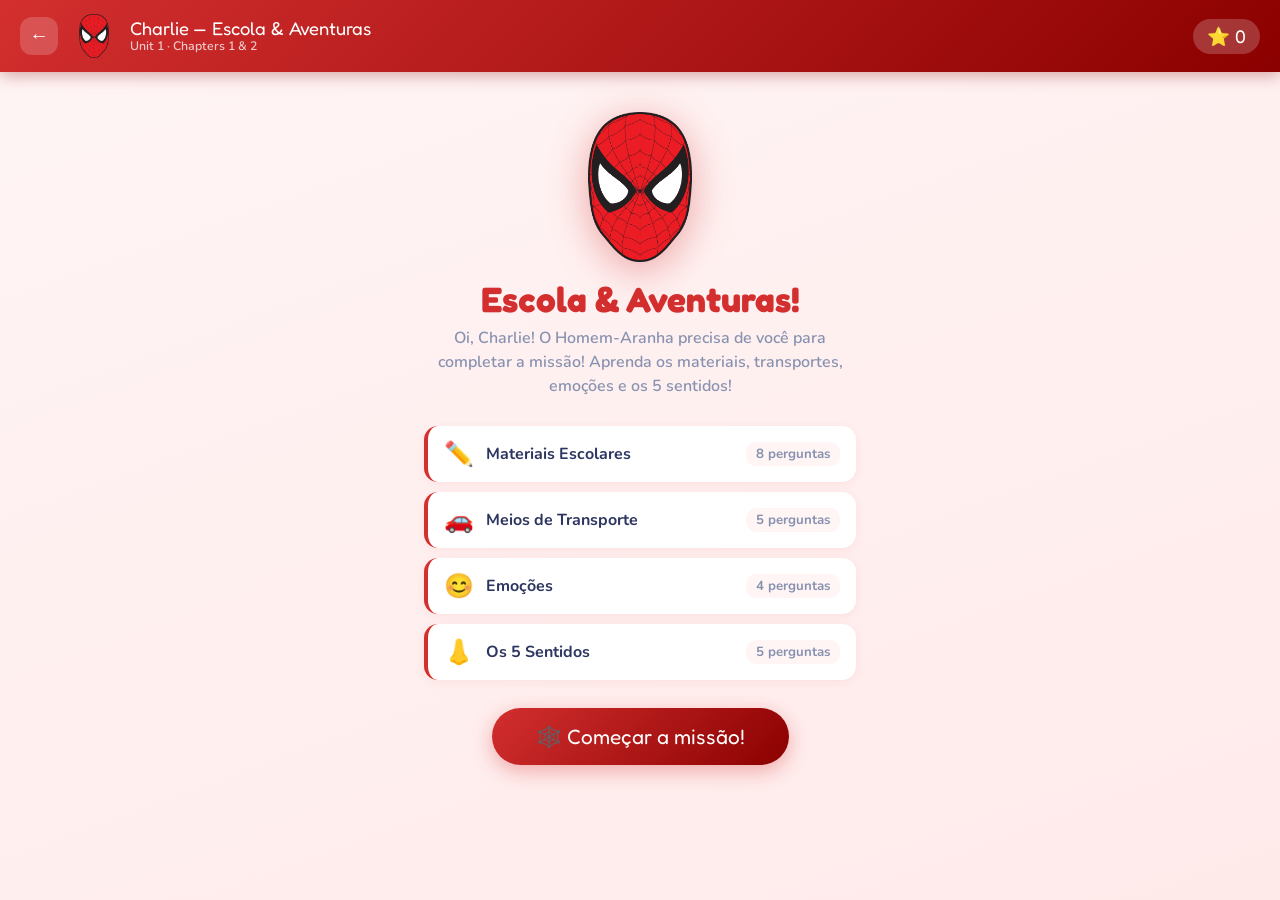
==== games/charlie-unit1/index.html @ f2021234 "feat: EduPlay v1.0 - jogos educativos para Charlie e Sophia - Hub com perfil por usuario (localStora" ====
<!DOCTYPE html>
<html lang="pt-BR">

<head>
  <meta charset="UTF-8">
  <meta name="viewport" content="width=device-width, initial-scale=1.0">
  <title>🕷️ Charlie – Escola & Aventuras</title>
  <link rel="stylesheet" href="../../lib/eduplay.css">
  <link rel="stylesheet" href="../../lib/themes.css">
  <style>
    body {
      min-height: 100vh;
      background: linear-gradient(160deg, #fff5f5 0%, #ffeaea 100%);
    }

    /* TOP BAR */
    .topbar {
      display: flex;
      align-items: center;
      gap: 14px;
      padding: 14px 20px;
      background: linear-gradient(135deg, #d32f2f, #8B0000);
      box-shadow: 0 3px 16px rgba(139, 0, 0, .35);
      position: sticky;
      top: 0;
      z-index: 100;
    }

    .topbar-back {
      width: 38px;
      height: 38px;
      border-radius: 12px;
      border: none;
      background: rgba(255, 255, 255, .18);
      color: #fff;
      font-size: 1.2rem;
      cursor: pointer;
      display: flex;
      align-items: center;
      justify-content: center;
      transition: background .15s;
      text-decoration: none;
    }

    .topbar-back:hover {
      background: rgba(255, 255, 255, .3);
    }

    .topbar-avatar {
      width: 44px;
      height: 44px;
      display: flex;
      align-items: center;
      justify-content: center;
      flex-shrink: 0;
      overflow: hidden;
    }

    .topbar-info {
      flex: 1;
    }

    .topbar-title {
      font-family: 'Fredoka One', cursive;
      font-size: 1.15rem;
      color: #fff;
      line-height: 1.1;
    }

    .topbar-sub {
      font-size: .77rem;
      color: rgba(255, 255, 255, .75);
      font-weight: 600;
    }

    .topbar-score {
      font-family: 'Fredoka One', cursive;
      font-size: 1.15rem;
      color: #fff;
      background: rgba(255, 255, 255, .2);
      padding: 6px 14px;
      border-radius: 20px;
    }

    /* SECTION HEADER */
    .section-header {
      text-align: center;
      padding: 28px 20px 14px;
    }

    .sec-emoji {
      font-size: 3rem;
      display: block;
      margin-bottom: 6px;
    }

    .sec-title {
      font-family: 'Fredoka One', cursive;
      font-size: 1.8rem;
      color: #d32f2f;
    }

    .sec-desc {
      color: #8892b0;
      font-weight: 600;
      margin-top: 4px;
      font-size: .95rem;
    }

    /* PROGRESS */
    .progress-wrap {
      max-width: 580px;
      margin: 0 auto 20px;
      padding: 0 20px;
    }

    .progress-label {
      display: flex;
      justify-content: space-between;
      font-size: .83rem;
      font-weight: 700;
      color: #8892b0;
      margin-bottom: 6px;
    }

    .ep-progress-fill {
      background: linear-gradient(90deg, #d32f2f, #ff7043) !important;
    }

    /* QUESTION CARD */
    .question-area {
      max-width: 580px;
      margin: 0 auto;
      padding: 0 20px;
    }

    .q-card {
      background: #fff;
      border-radius: 24px;
      box-shadow: 0 6px 28px rgba(211, 47, 47, .1);
      padding: 24px 24px 18px;
      margin-bottom: 18px;
      border-top: 4px solid #d32f2f;
      animation: q-slide-in .3s cubic-bezier(.34, 1.56, .64, 1);
    }

    @keyframes q-slide-in {
      from {
        opacity: 0;
        transform: translateY(18px) scale(.97)
      }

      to {
        opacity: 1;
        transform: translateY(0) scale(1)
      }
    }

    .q-label {
      font-size: .8rem;
      font-weight: 800;
      text-transform: uppercase;
      letter-spacing: .06em;
      color: #d32f2f;
      margin-bottom: 10px;
      display: flex;
      align-items: center;
      gap: 6px;
    }

    .q-repeat-badge {
      background: #fff3cd;
      color: #9a6700;
      font-size: .74rem;
      font-weight: 700;
      padding: 2px 10px;
      border-radius: 20px;
      border: 1px solid #ffc107;
    }

    .q-text {
      font-family: 'Fredoka One', cursive;
      font-size: clamp(1.2rem, 4vw, 1.7rem);
      color: #2d3561;
      line-height: 1.3;
      display: flex;
      align-items: center;
      gap: 10px;
      flex-wrap: wrap;
    }

    .hint-box {
      margin-top: 10px;
      padding: 10px 14px;
      background: #fff5f5;
      border-radius: 12px;
      font-size: .9rem;
      font-weight: 700;
      color: #d32f2f;
      display: flex;
      align-items: center;
      gap: 8px;
      border-left: 3px solid #d32f2f;
    }

    /* OPTIONS */
    .options-grid {
      display: grid;
      gap: 10px;
      margin-top: 18px;
    }

    .options-grid.cols-2 {
      grid-template-columns: 1fr 1fr;
    }

    .option-btn {
      display: flex;
      align-items: center;
      gap: 10px;
      padding: 13px 16px;
      border-radius: 14px;
      border: 2.5px solid #ffe0e0;
      background: #fff9f9;
      font-family: 'Nunito', sans-serif;
      font-size: 1rem;
      font-weight: 700;
      color: #2d3561;
      cursor: pointer;
      text-align: left;
      transition: all .18s;
    }

    .option-btn:hover:not(:disabled) {
      border-color: #d32f2f;
      background: #fff5f5;
      transform: translateX(4px);
    }

    .option-btn .opt-emoji {
      font-size: 1.5rem;
      flex-shrink: 0;
    }

    .option-btn.correct {
      border-color: #43c97e !important;
      background: #e8faf0 !important;
      color: #1a7a47;
    }

    .option-btn.wrong {
      border-color: #ff5c6a !important;
      background: #fff0f2 !important;
      color: #c0392b;
    }

    .option-btn:disabled {
      cursor: default;
    }

    /* SCREENS */
    .screen {
      display: none;
    }

    .screen.active {
      display: block;
    }

    /* START */
    .start-screen {
      text-align: center;
      padding: 40px 24px;
      max-width: 480px;
      margin: 0 auto;
    }

    .start-hero {
      display: block;
      margin: 0 auto 16px;
      filter: drop-shadow(0 8px 20px rgba(211, 47, 47, .4));
      animation: ep-float 3s ease-in-out infinite;
    }

    .start-title {
      font-family: 'Fredoka One', cursive;
      font-size: 2.2rem;
      color: #d32f2f;
      margin-bottom: 6px;
    }

    .start-desc {
      color: #8892b0;
      font-weight: 600;
      margin-bottom: 28px;
      line-height: 1.5;
    }

    .sections-preview {
      display: flex;
      flex-direction: column;
      gap: 10px;
      margin-bottom: 28px;
      text-align: left;
    }

    .sec-item {
      display: flex;
      align-items: center;
      gap: 12px;
      padding: 12px 16px;
      background: #fff;
      border-radius: 14px;
      box-shadow: 0 2px 10px rgba(211, 47, 47, .07);
      font-weight: 700;
      color: #2d3561;
      border-left: 4px solid #d32f2f;
    }

    .sec-item .si-count {
      margin-left: auto;
      font-size: .83rem;
      color: #8892b0;
      background: #fff5f5;
      padding: 3px 10px;
      border-radius: 10px;
    }

    .start-btn {
      background: linear-gradient(135deg, #d32f2f, #8B0000);
      color: #fff;
      border: none;
      font-family: 'Fredoka One', cursive;
      font-size: 1.3rem;
      padding: 16px 44px;
      border-radius: 50px;
      cursor: pointer;
      box-shadow: 0 6px 20px rgba(211, 47, 47, .35);
      transition: all .2s;
      display: inline-flex;
      align-items: center;
      gap: 8px;
      text-decoration: none;
    }

    .start-btn:hover {
      transform: translateY(-3px);
      box-shadow: 0 10px 28px rgba(211, 47, 47, .4);
    }

    /* REWARD */
    .reward-screen {
      text-align: center;
      padding: 24px 20px;
      max-width: 600px;
      margin: 0 auto;
    }

    .reward-title {
      font-family: 'Fredoka One', cursive;
      font-size: 1.7rem;
      color: #d32f2f;
      margin-bottom: 6px;
    }

    .reward-desc {
      color: #8892b0;
      font-weight: 600;
      margin-bottom: 18px;
    }

    .game-picker {
      display: none;
    }

    .game-pick-btn {
      display: none;
    }

    .game-instructions {
      background: #fff5f5;
      border-radius: 12px;
      padding: 9px 16px;
      font-size: .88rem;
      font-weight: 700;
      color: #d32f2f;
      margin-bottom: 12px;
      border-left: 3px solid #d32f2f;
    }

    .game-area {
      margin: 12px 0;
      min-height: 120px;
    }

    .continue-btn {
      display: none;
      margin-top: 14px;
      background: linear-gradient(135deg, #43c97e, #1a7a47);
      color: #fff;
      border: none;
      font-family: 'Fredoka One', cursive;
      font-size: 1.2rem;
      padding: 14px 36px;
      border-radius: 50px;
      cursor: pointer;
      box-shadow: 0 4px 16px rgba(67, 201, 126, .3);
      transition: all .2s;
    }

    .continue-btn:hover {
      transform: translateY(-2px);
    }

    /* DONE */
    .done-screen {
      text-align: center;
      padding: 50px 24px;
      max-width: 480px;
      margin: 0 auto;
    }

    .done-trophy {
      display: block;
      margin: 0 auto 16px;
      animation: ep-float 3s ease-in-out infinite;
    }

    .done-title {
      font-family: 'Fredoka One', cursive;
      font-size: 2.2rem;
      color: #d32f2f;
      margin-bottom: 6px;
    }

    .done-sub {
      color: #8892b0;
      font-weight: 600;
      font-size: 1rem;
      margin-bottom: 28px;
    }

    .done-stats {
      display: flex;
      gap: 12px;
      justify-content: center;
      flex-wrap: wrap;
      margin-bottom: 28px;
    }

    .stat-pill {
      background: #fff;
      border-radius: 20px;
      padding: 12px 22px;
      box-shadow: 0 2px 12px rgba(211, 47, 47, .1);
      font-family: 'Fredoka One', cursive;
      font-size: 1.25rem;
      color: #2d3561;
      border-top: 3px solid #d32f2f;
    }

    .stat-pill span {
      display: block;
      font-family: 'Nunito', sans-serif;
      font-size: .78rem;
      font-weight: 700;
      color: #8892b0;
    }
  </style>
</head>

<body class="theme-spider-man">

  <div class="topbar">
    <a href="../../index.html" class="topbar-back">←</a>
    <div class="topbar-avatar">
      <img src="../../assets/homem%20aranha.png" alt="Spider-Man" style="width:44px;height:44px;object-fit:contain;">
    </div>
    <div class="topbar-info">
      <div class="topbar-title">Charlie — Escola & Aventuras</div>
      <div class="topbar-sub">Unit 1 · Chapters 1 & 2</div>
    </div>
    <div class="topbar-score">⭐ <span id="score-display">0</span></div>
  </div>

  <!-- START -->
  <div id="screen-start" class="screen active">
    <div class="start-screen">
      <img src="../../assets/homem%20aranha.png" alt="Spider-Man" class="start-hero" style="width:150px;height:150px;object-fit:contain;">
      <h1 class="start-title">Escola & Aventuras!</h1>
      <p class="start-desc">Oi, Charlie! O Homem-Aranha precisa de você para completar a missão! Aprenda os materiais,
        transportes, emoções e os 5 sentidos!</p>
      <div class="sections-preview">
        <div class="sec-item"><span style="font-size:1.5rem">✏️</span> Materiais Escolares <span class="si-count">8
            perguntas</span></div>
        <div class="sec-item"><span style="font-size:1.5rem">🚗</span> Meios de Transporte <span class="si-count">5
            perguntas</span></div>
        <div class="sec-item"><span style="font-size:1.5rem">😊</span> Emoções <span class="si-count">4 perguntas</span>
        </div>
        <div class="sec-item"><span style="font-size:1.5rem">👃</span> Os 5 Sentidos <span class="si-count">5
            perguntas</span></div>
      </div>
      <button class="start-btn" onclick="startGame()">🕸️ Começar a missão!</button>
    </div>
  </div>

  <!-- QUIZ -->
  <div id="screen-quiz" class="screen">
    <div class="section-header">
      <span class="sec-emoji" id="sec-emoji">✏️</span>
      <div class="sec-title" id="sec-title">Materiais Escolares</div>
      <div class="sec-desc" id="sec-desc">Identifique os materiais!</div>
    </div>
    <div class="progress-wrap">
      <div class="progress-label"><span id="prog-text">Pergunta 1 de 8</span><span id="prog-pct">0%</span></div>
      <div class="ep-progress">
        <div class="ep-progress-fill" id="prog-fill" style="width:0%"></div>
      </div>
    </div>
    <div class="question-area" id="question-area"></div>
  </div>

  <!-- REWARD -->
  <div id="screen-reward" class="screen">
    <div class="reward-screen">
      <div class="reward-title" id="reward-title">🎉 Seção Completa!</div>
      <div class="reward-desc" id="reward-desc">Arrasou! Hora de um mini-game!</div>
      <div class="game-picker" id="game-picker"></div>
      <div class="game-instructions" id="game-instructions"></div>
      <div class="game-area ep-game-container" id="game-area"></div>
      <button class="continue-btn" id="continue-btn" onclick="advanceSection()">Próxima Seção ▶</button>
    </div>
  </div>

  <!-- DONE -->
  <div id="screen-done" class="screen">
    <div class="done-screen">
      <svg class="done-trophy" viewBox="0 0 120 120" width="120" height="120" xmlns="http://www.w3.org/2000/svg">
        <circle cx="60" cy="60" r="56" fill="#CC0000" />
        <line x1="60" y1="4" x2="60" y2="116" stroke="#800000" stroke-width="1.5" opacity="0.5" />
        <line x1="4" y1="60" x2="116" y2="60" stroke="#800000" stroke-width="1.5" opacity="0.5" />
        <line x1="20" y1="20" x2="100" y2="100" stroke="#800000" stroke-width="1.5" opacity="0.5" />
        <line x1="100" y1="20" x2="20" y2="100" stroke="#800000" stroke-width="1.5" opacity="0.5" />
        <text x="60" y="75" text-anchor="middle" font-size="56" fill="#FFD700">🏆</text>
      </svg>
      <h2 class="done-title">Missão cumprida, Charlie!</h2>
      <p class="done-sub">Você completou a Unit 1! O Homem-Aranha ficaria orgulhoso! 🕸️</p>
      <div class="done-stats">
        <div class="stat-pill" id="stat-correct">0 <span>acertos</span></div>
        <div class="stat-pill" id="stat-total">0 <span>tentativas</span></div>
        <div class="stat-pill" id="stat-pct">0% <span>precisão</span></div>
      </div>
      <div class="ep-stars" id="done-stars" style="margin-bottom:28px;">
        <span class="ep-star">⭐</span><span class="ep-star">⭐</span><span class="ep-star">⭐</span>
      </div>
      <div style="display:flex;gap:12px;justify-content:center;flex-wrap:wrap;">
        <button class="start-btn" style="font-size:1.1rem;padding:13px 30px;" onclick="restartGame()">🔄 Jogar
          Novamente</button>
        <a href="../../index.html" class="start-btn"
          style="font-size:1.1rem;padding:13px 30px;background:linear-gradient(135deg,#1565c0,#0d47a1);">🏠 Menu</a>
      </div>
    </div>
  </div>

  <script src="../../lib/eduplay.js"></script>
  <script src="../../lib/reward-games.js"></script>
  <script src="../../lib/games/snake.js"></script>
  <script src="../../lib/games/tetris.js"></script>
  <script src="../../lib/games/tictactoe.js"></script>
  <script>
    const SECTIONS = [
      {
        id: 'school-supplies', title: 'Materiais Escolares', desc: 'Qual é o nome desse material?', emoji: '✏️', questions: [
          { id: 'ss1', type: 'multiple', text: 'O que é isso?', questionEmoji: '✏️', audio: 'pencil', options: [{ id: 'a', label: 'Pencil', emoji: '✏️', correct: true }, { id: 'b', label: 'Pen', emoji: '🖊️', correct: false }, { id: 'c', label: 'Eraser', emoji: '🧹', correct: false }, { id: 'd', label: 'Book', emoji: '📘', correct: false }] },
          { id: 'ss2', type: 'multiple', text: 'Como se chama?', questionEmoji: '🖊️', audio: 'pen', options: [{ id: 'a', label: 'Pencil', emoji: '✏️', correct: false }, { id: 'b', label: 'Pen', emoji: '🖊️', correct: true }, { id: 'c', label: 'Notebook', emoji: '📓', correct: false }, { id: 'd', label: 'Eraser', emoji: '🧹', correct: false }] },
          { id: 'ss3', type: 'multiple', text: 'O que é isso?', questionEmoji: '🧹', audio: 'eraser', options: [{ id: 'a', label: 'Pencil Sharpener', emoji: '🔧', correct: false }, { id: 'b', label: 'Book', emoji: '📘', correct: false }, { id: 'c', label: 'Eraser', emoji: '🧹', correct: true }, { id: 'd', label: 'Pen', emoji: '🖊️', correct: false }] },
          { id: 'ss4', type: 'multiple', text: 'Como se chama?', questionEmoji: '🔧', audio: 'pencil sharpener', options: [{ id: 'a', label: 'Pencil Sharpener', emoji: '🔧', correct: true }, { id: 'b', label: 'Colored Pencil', emoji: '🖍️', correct: false }, { id: 'c', label: 'Eraser', emoji: '🧹', correct: false }, { id: 'd', label: 'School Bag', emoji: '🎒', correct: false }] },
          { id: 'ss5', type: 'multiple', text: 'O que é isso?', questionEmoji: '🖍️', audio: 'colored pencil', options: [{ id: 'a', label: 'Pen', emoji: '🖊️', correct: false }, { id: 'b', label: 'Colored Pencil', emoji: '🖍️', correct: true }, { id: 'c', label: 'Pencil', emoji: '✏️', correct: false }, { id: 'd', label: 'Notebook', emoji: '📓', correct: false }] },
          { id: 'ss6', type: 'multiple', text: 'O que é isso?', questionEmoji: '📘', audio: 'book', options: [{ id: 'a', label: 'Notebook', emoji: '📓', correct: false }, { id: 'b', label: 'School Bag', emoji: '🎒', correct: false }, { id: 'c', label: 'Book', emoji: '📘', correct: true }, { id: 'd', label: 'Eraser', emoji: '🧹', correct: false }] },
          { id: 'ss7', type: 'multiple', text: 'O que é isso?', questionEmoji: '📓', audio: 'notebook', options: [{ id: 'a', label: 'Book', emoji: '📘', correct: false }, { id: 'b', label: 'Notebook', emoji: '📓', correct: true }, { id: 'c', label: 'Pen', emoji: '🖊️', correct: false }, { id: 'd', label: 'Colored Pencil', emoji: '🖍️', correct: false }] },
          { id: 'ss8', type: 'multiple', text: 'O que é isso?', questionEmoji: '🎒', audio: 'school bag', options: [{ id: 'a', label: 'Book', emoji: '📘', correct: false }, { id: 'b', label: 'Notebook', emoji: '📓', correct: false }, { id: 'c', label: 'Pencil Sharpener', emoji: '🔧', correct: false }, { id: 'd', label: 'School Bag', emoji: '🎒', correct: true }] },
        ]
      },
      {
        id: 'transport', title: 'Meios de Transporte', desc: 'Como as pessoas chegam na escola?', emoji: '🚗', questions: [
          { id: 'tr1', type: 'multiple', text: 'O que é isso?', questionEmoji: '🚲', audio: 'bike', options: [{ id: 'a', label: 'Bike', emoji: '🚲', correct: true }, { id: 'b', label: 'Car', emoji: '🚗', correct: false }, { id: 'c', label: 'Van', emoji: '🚐', correct: false }, { id: 'd', label: 'Motorbike', emoji: '🛵', correct: false }] },
          { id: 'tr2', type: 'multiple', text: 'O que é isso?', questionEmoji: '🛵', audio: 'motorbike', options: [{ id: 'a', label: 'Bike', emoji: '🚲', correct: false }, { id: 'b', label: 'Motorbike', emoji: '🛵', correct: true }, { id: 'c', label: 'Car', emoji: '🚗', correct: false }, { id: 'd', label: 'Van', emoji: '🚐', correct: false }] },
          { id: 'tr3', type: 'multiple', text: 'O que é isso?', questionEmoji: '🚗', audio: 'car', options: [{ id: 'a', label: 'Van', emoji: '🚐', correct: false }, { id: 'b', label: 'Motorbike', emoji: '🛵', correct: false }, { id: 'c', label: 'Car', emoji: '🚗', correct: true }, { id: 'd', label: 'Bike', emoji: '🚲', correct: false }] },
          { id: 'tr4', type: 'multiple', text: 'O que é isso?', questionEmoji: '🚐', audio: 'van', options: [{ id: 'a', label: 'Car', emoji: '🚗', correct: false }, { id: 'b', label: 'Van', emoji: '🚐', correct: true }, { id: 'c', label: 'Bike', emoji: '🚲', correct: false }, { id: 'd', label: 'Motorbike', emoji: '🛵', correct: false }] },
          { id: 'tr5', type: 'multiple', text: 'Ben vai à escola como?', questionEmoji: '🚗', audio: 'I go to school by car', hint: '"I go to school by car." — Como Ben vai à escola?', hintAudio: 'I go to school by car', options: [{ id: 'a', label: 'On Foot', emoji: '🚶', correct: false }, { id: 'b', label: 'By Bike', emoji: '🚲', correct: false }, { id: 'c', label: 'By Car', emoji: '🚗', correct: true }, { id: 'd', label: 'By Van', emoji: '🚐', correct: false }] },
        ]
      },
      {
        id: 'emotions', title: 'Emoções', desc: 'Como você está se sentindo?', emoji: '😊', questions: [
          { id: 'em1', type: 'multiple', text: 'Como eles estão?', questionEmoji: '😢', audio: 'they are sad', options: [{ id: 'a', label: 'They are happy', emoji: '😄', correct: false }, { id: 'b', label: 'They are sad', emoji: '😢', correct: true }, { id: 'c', label: 'They are angry', emoji: '😠', correct: false }, { id: 'd', label: 'They are afraid', emoji: '😨', correct: false }] },
          { id: 'em2', type: 'multiple', text: 'Como eles estão?', questionEmoji: '😠', audio: 'they are angry', options: [{ id: 'a', label: 'They are afraid', emoji: '😨', correct: false }, { id: 'b', label: 'They are sad', emoji: '😢', correct: false }, { id: 'c', label: 'They are angry', emoji: '😠', correct: true }, { id: 'd', label: 'They are happy', emoji: '😄', correct: false }] },
          { id: 'em3', type: 'multiple', text: 'Como eles estão?', questionEmoji: '😨', audio: 'they are afraid', options: [{ id: 'a', label: 'They are happy', emoji: '😄', correct: false }, { id: 'b', label: 'They are angry', emoji: '😠', correct: false }, { id: 'c', label: 'They are sad', emoji: '😢', correct: false }, { id: 'd', label: 'They are afraid', emoji: '😨', correct: true }] },
          { id: 'em4', type: 'multiple', text: 'Como eles estão?', questionEmoji: '😄', audio: 'they are happy', options: [{ id: 'a', label: 'They are happy', emoji: '😄', correct: true }, { id: 'b', label: 'They are sad', emoji: '😢', correct: false }, { id: 'c', label: 'They are angry', emoji: '😠', correct: false }, { id: 'd', label: 'They are afraid', emoji: '😨', correct: false }] },
        ]
      },
      {
        id: 'senses', title: 'Os 5 Sentidos', desc: 'Qual sentido usamos?', emoji: '👃', questions: [
          { id: 'se1', type: 'multiple', text: 'Qual sentido usamos para cheirar?', questionEmoji: '👃', audio: 'smell', options: [{ id: 'a', label: 'Sight', emoji: '👁️', correct: false }, { id: 'b', label: 'Smell', emoji: '👃', correct: true }, { id: 'c', label: 'Touch', emoji: '✋', correct: false }, { id: 'd', label: 'Taste', emoji: '👅', correct: false }] },
          { id: 'se2', type: 'multiple', text: 'Qual sentido usamos para ouvir?', questionEmoji: '👂', audio: 'hearing', options: [{ id: 'a', label: 'Taste', emoji: '👅', correct: false }, { id: 'b', label: 'Sight', emoji: '👁️', correct: false }, { id: 'c', label: 'Hearing', emoji: '👂', correct: true }, { id: 'd', label: 'Touch', emoji: '✋', correct: false }] },
          { id: 'se3', type: 'multiple', text: 'Qual sentido usamos para ver?', questionEmoji: '👁️', audio: 'sight', options: [{ id: 'a', label: 'Sight', emoji: '👁️', correct: true }, { id: 'b', label: 'Smell', emoji: '👃', correct: false }, { id: 'c', label: 'Hearing', emoji: '👂', correct: false }, { id: 'd', label: 'Taste', emoji: '👅', correct: false }] },
          { id: 'se4', type: 'multiple', text: 'Qual sentido usamos para provar?', questionEmoji: '👅', audio: 'taste', options: [{ id: 'a', label: 'Touch', emoji: '✋', correct: false }, { id: 'b', label: 'Smell', emoji: '👃', correct: false }, { id: 'c', label: 'Sight', emoji: '👁️', correct: false }, { id: 'd', label: 'Taste', emoji: '👅', correct: true }] },
          { id: 'se5', type: 'multiple', text: 'Qual sentido usamos para tocar?', questionEmoji: '✋', audio: 'touch', options: [{ id: 'a', label: 'Touch', emoji: '✋', correct: true }, { id: 'b', label: 'Smell', emoji: '👃', correct: false }, { id: 'c', label: 'Hearing', emoji: '👂', correct: false }, { id: 'd', label: 'Sight', emoji: '👁️', correct: false }] },
        ]
      },
    ];

    let engine, totalScore = 0, currentGame = null, selectedGameType = 'snake', questionAnswered = false;

    function showScreen(id) { document.querySelectorAll('.screen').forEach(s => s.classList.remove('active')); document.getElementById('screen-' + id).classList.add('active'); }

    function startGame() {
      engine = new EduPlay.QuizEngine(SECTIONS, { maxRepeats: 2, onAllComplete: () => setTimeout(showDoneScreen, 800) });
      totalScore = 0; document.getElementById('score-display').textContent = 0;
      renderQuiz(); showScreen('quiz');
    }
    function restartGame() { startGame(); }

    function renderQuiz() {
      const q = engine.current(); if (!q) return;
      const sec = SECTIONS[engine.currentSection];
      document.getElementById('sec-emoji').textContent = sec.emoji;
      document.getElementById('sec-title').textContent = sec.title;
      document.getElementById('sec-desc').textContent = sec.desc;
      const { done, total } = engine.sectionProgress();
      const pct = total > 0 ? Math.round(done / total * 100) : 0;
      document.getElementById('prog-text').textContent = `Pergunta ${done + 1} de ${total}`;
      document.getElementById('prog-pct').textContent = pct + '%';
      document.getElementById('prog-fill').style.width = pct + '%';

      const area = document.getElementById('question-area');
      area.innerHTML = ''; questionAnswered = false;
      const isRepeat = engine.errors[q.id] !== undefined;
      const card = document.createElement('div'); card.className = 'q-card';

      const lbl = document.createElement('div'); lbl.className = 'q-label';
      lbl.innerHTML = '<span>🕸️ Pergunta</span>';
      if (isRepeat) lbl.innerHTML += '<span class="q-repeat-badge">🔁 Repetição</span>';
      card.appendChild(lbl);

      if (isRepeat) { const n = document.createElement('div'); n.style.cssText = 'text-align:center;margin-bottom:8px;font-size:.85rem;color:#9a6700;font-weight:700;background:#fffbea;border-radius:8px;padding:5px 10px;'; n.textContent = '⚠️ Erramos essa — tenta de novo!'; card.appendChild(n); }

      const qt = document.createElement('div'); qt.className = 'q-text';
      if (q.questionEmoji) { const em = document.createElement('span'); em.style.fontSize = '2.2rem'; em.textContent = q.questionEmoji; qt.appendChild(em); }
      const txt = document.createElement('span'); txt.textContent = q.text; qt.appendChild(txt);
      if (q.audio) qt.appendChild(EduPlay.UI.playBtn(q.audio));
      card.appendChild(qt);

      if (q.hint) { const hb = document.createElement('div'); hb.className = 'hint-box'; hb.innerHTML = `<span>💬 ${q.hint}</span>`; if (q.hintAudio) hb.appendChild(EduPlay.UI.playBtn(q.hintAudio)); card.appendChild(hb); }

      const grid = document.createElement('div'); grid.className = 'options-grid cols-2';
      const opts = [...q.options].sort(() => Math.random() - .5);
      opts.forEach(opt => {
        const btn = document.createElement('button'); btn.className = 'option-btn';
        btn.innerHTML = `<span>${opt.label}</span>`;
        const pb = EduPlay.UI.playBtn(opt.label); pb.style.marginLeft = 'auto'; btn.appendChild(pb);
        btn.onclick = () => handleAnswer(btn, opt.correct, grid, q);
        grid.appendChild(btn);
      });
      card.appendChild(grid);
      area.appendChild(card);
    }

    function handleAnswer(btn, correct, grid, q) {
      if (questionAnswered) return; questionAnswered = true;
      grid.querySelectorAll('.option-btn').forEach(b => b.disabled = true);
      if (correct) {
        btn.classList.add('correct');
        totalScore += 10; document.getElementById('score-display').textContent = totalScore;
        EduPlay.UI.feedback(document.body, true, '✅ Correto!');
        EduPlay.UI.confetti(document.body, 45);
        EduPlay.TTS.speak('Correct! Great job!', 'en-US');
      } else {
        btn.classList.add('wrong');
        grid.querySelectorAll('.option-btn').forEach(b => { const lbl = b.querySelector('span:nth-child(2)')?.textContent; if (q.options.find(o => o.label === lbl)?.correct) b.classList.add('correct'); });
        EduPlay.UI.feedback(document.body, false, '❌ Tente de novo!');
        EduPlay.TTS.speak('Try again!', 'en-US');
      }
      engine.answer(q.id, correct);
      setTimeout(() => { if (engine.phase === 'quiz') renderQuiz(); else if (engine.phase === 'reward') showRewardScreen(); else if (engine.phase === 'done') showDoneScreen(); }, 1400);
    }

    function showRewardScreen() {
      showScreen('reward');
      const secIdx = engine._pendingNext !== undefined ? engine._pendingNext - 1 : engine.currentSection;
      const sec = SECTIONS[secIdx] || SECTIONS[engine.currentSection];
      const next = SECTIONS[engine._pendingNext];
      document.getElementById('reward-title').textContent = `🎉 "${sec.title}" completo!`;
      document.getElementById('reward-desc').textContent = next ? `Arrasou! Hora de um mini-game! Depois: "${next.title}"!` : 'Incrível! Último mini-game!';
      // Sorteia um jogo aleatório a cada recompensa
      const randomList = [...RewardGames.list].sort(() => Math.random() - .5);
      selectedGameType = randomList[0];
      renderRewardGame();
    }

    function renderRewardGame() {
      if (currentGame) { currentGame.destroy?.(); currentGame = null; }
      const area = document.getElementById('game-area'); area.innerHTML = '';
      document.getElementById('game-instructions').textContent = '💡 ' + RewardGames.instructions[selectedGameType];
      const cb = document.getElementById('continue-btn'); cb.style.display = 'none';
      currentGame = RewardGames[selectedGameType](area, 45, score => { totalScore += score; document.getElementById('score-display').textContent = totalScore; cb.style.display = 'inline-block'; EduPlay.UI.confetti(document.body, 30); });
    }

    function advanceSection() {
      if (currentGame) { currentGame.destroy?.(); currentGame = null; }
      engine.advanceAfterReward(); renderQuiz(); showScreen('quiz');
    }

    function showDoneScreen() {
      showScreen('done');
      const prog = engine.score, pct = prog.total > 0 ? Math.round(prog.correct / prog.total * 100) : 0;
      const stars = pct >= 90 ? 3 : pct >= 60 ? 2 : 1;
      document.getElementById('stat-correct').innerHTML = `${prog.correct} <span>acertos</span>`;
      document.getElementById('stat-total').innerHTML = `${prog.total} <span>tentativas</span>`;
      document.getElementById('stat-pct').innerHTML = `${pct}% <span>precisão</span>`;
      document.querySelectorAll('#done-stars .ep-star').forEach((el, i) => setTimeout(() => el.classList.toggle('lit', i < stars), i * 400));
      EduPlay.UI.confetti(document.body, 80);
      EduPlay.Progress.save('charlie-unit1', { stars, correct: prog.correct, total: prog.total, pct });
    }
  </script>
</body>

</html>
---- lib/eduplay.css ----
/* ============================================================
   EduPlay Global Styles v1.0
   ============================================================ */

@import url('https://fonts.googleapis.com/css2?family=Nunito:wght@400;600;700;800;900&family=Fredoka+One&display=swap');

/* ---------- Reset & Base ---------- */
*, *::before, *::after { box-sizing: border-box; margin: 0; padding: 0; }

:root {
  --ep-primary:   #5b8dee;
  --ep-secondary: #ff7043;
  --ep-success:   #43c97e;
  --ep-danger:    #ff5c6a;
  --ep-warning:   #ffd93d;
  --ep-purple:    #9b5de5;
  --ep-bg:        #f0f4ff;
  --ep-card:      #ffffff;
  --ep-text:      #2d3561;
  --ep-muted:     #8892b0;
  --ep-radius:    18px;
  --ep-shadow:    0 4px 20px rgba(91,141,238,.15);
  --ep-font:      'Nunito', sans-serif;
  --ep-display:   'Fredoka One', cursive;
}

body {
  font-family: var(--ep-font);
  background: var(--ep-bg);
  color: var(--ep-text);
  min-height: 100vh;
  overflow-x: hidden;
}

/* ---------- Play Button ---------- */
.ep-play-btn {
  display: inline-flex;
  align-items: center;
  justify-content: center;
  width: 38px; height: 38px;
  border-radius: 50%;
  border: none;
  background: var(--ep-primary);
  color: #fff;
  cursor: pointer;
  transition: transform .15s, background .15s;
  flex-shrink: 0;
}
.ep-play-btn svg { width: 18px; height: 18px; }
.ep-play-btn:hover { transform: scale(1.1); background: #4578d5; }
.ep-play-btn.playing { background: var(--ep-success); animation: ep-pulse .6s infinite alternate; }

@keyframes ep-pulse {
  from { box-shadow: 0 0 0 0 rgba(67,201,126,.4); }
  to   { box-shadow: 0 0 0 10px rgba(67,201,126,0); }
}

/* ---------- Confetti ---------- */
.ep-confetti {
  position: fixed;
  top: -20px;
  pointer-events: none;
  z-index: 9999;
  animation: ep-fall linear forwards;
}
@keyframes ep-fall {
  from { transform: translateY(0) rotate(0deg); opacity: 1; }
  to   { transform: translateY(110vh) rotate(720deg); opacity: 0; }
}

/* ---------- Feedback Toast ---------- */
.ep-feedback {
  position: fixed;
  top: 24px; left: 50%;
  transform: translateX(-50%) translateY(0);
  padding: 12px 28px;
  border-radius: 50px;
  font-family: var(--ep-display);
  font-size: 1.3rem;
  color: #fff;
  z-index: 999;
  pointer-events: none;
  animation: ep-toast-in .25s ease;
  box-shadow: 0 6px 24px rgba(0,0,0,.2);
}
.ep-feedback-ok  { background: var(--ep-success); }
.ep-feedback-err { background: var(--ep-danger); }
.ep-feedback-hide { animation: ep-toast-out .35s ease forwards; }

@keyframes ep-toast-in  { from { opacity:0; top:0; } to { opacity:1; top:24px; } }
@keyframes ep-toast-out { from { opacity:1; } to { opacity:0; top:0; } }

/* ---------- Progress Bar ---------- */
.ep-progress {
  width: 100%; height: 12px;
  background: #dce6ff;
  border-radius: 8px;
  overflow: hidden;
}
.ep-progress-fill {
  height: 100%;
  background: linear-gradient(90deg, var(--ep-primary), var(--ep-purple));
  border-radius: 8px;
  transition: width .4s ease;
}

/* ---------- Cards ---------- */
.ep-card {
  background: var(--ep-card);
  border-radius: var(--ep-radius);
  box-shadow: var(--ep-shadow);
  padding: 24px;
}

/* ---------- Buttons ---------- */
.ep-btn {
  display: inline-flex;
  align-items: center;
  gap: 8px;
  padding: 12px 28px;
  border-radius: 50px;
  border: none;
  font-family: var(--ep-display);
  font-size: 1.1rem;
  cursor: pointer;
  transition: transform .15s, box-shadow .15s;
}
.ep-btn:hover   { transform: translateY(-2px); box-shadow: 0 6px 20px rgba(0,0,0,.15); }
.ep-btn:active  { transform: translateY(0); }
.ep-btn-primary { background: var(--ep-primary); color: #fff; }
.ep-btn-success { background: var(--ep-success); color: #fff; }
.ep-btn-warning { background: var(--ep-warning); color: var(--ep-text); }
.ep-btn-big     { font-size: 1.4rem; padding: 16px 40px; }

/* ---------- Stars ---------- */
.ep-stars { display: flex; gap: 6px; justify-content: center; }
.ep-star  {
  font-size: 2rem;
  filter: grayscale(1) opacity(.4);
  transition: filter .3s, transform .3s;
}
.ep-star.lit { filter: none; transform: scale(1.2); }

/* ---------- Overlay (reward / done) ---------- */
.ep-overlay {
  position: fixed; inset: 0;
  background: rgba(20,30,70,.7);
  backdrop-filter: blur(6px);
  display: flex; align-items: center; justify-content: center;
  z-index: 800;
  animation: ep-fade-in .3s ease;
}
@keyframes ep-fade-in { from { opacity:0; } to { opacity:1; } }

.ep-overlay-box {
  background: var(--ep-card);
  border-radius: 28px;
  padding: 40px 48px;
  max-width: 520px; width: 90%;
  text-align: center;
  box-shadow: 0 20px 60px rgba(0,0,0,.3);
  animation: ep-pop-in .35s cubic-bezier(.34,1.56,.64,1);
}
@keyframes ep-pop-in { from { transform: scale(.7); opacity:0; } to { transform: scale(1); opacity:1; } }

.ep-overlay-title {
  font-family: var(--ep-display);
  font-size: 2.2rem;
  color: var(--ep-text);
  margin-bottom: 8px;
}

/* ---------- Game Canvas Container ---------- */
.ep-game-container {
  width: 100%; max-width: 560px;
  margin: 0 auto;
  position: relative;
}
.ep-game-container canvas {
  display: block;
  border-radius: 16px;
  box-shadow: var(--ep-shadow);
}

/* ---------- Scrollbar ---------- */
::-webkit-scrollbar { width: 8px; }
::-webkit-scrollbar-track { background: var(--ep-bg); }
::-webkit-scrollbar-thumb { background: #c0cfe8; border-radius: 4px; }
---- lib/themes.css ----
/* ============================================================
   EduPlay Themes v1.0
   Aplique uma classe de tema ao <body> do jogo para ativar.
   Cada tema sobrescreve as CSS vars de eduplay.css.

   Uso:  <body class="theme-spider-man">
   ============================================================ */

/* ---------- Spider-Man (Charlie) ---------- */
.theme-spider-man {
  --ep-primary:   #CC0000;
  --ep-secondary: #000080;
  --ep-success:   #43c97e;
  --ep-danger:    #ff6b7a;
  --ep-warning:   #ffd93d;
  --ep-purple:    #8B0000;
  --ep-bg:        #fff5f5;
  --ep-card:      #ffffff;
  --ep-text:      #1a0000;
  --ep-muted:     #9a7070;
  --ep-radius:    18px;
  --ep-shadow:    0 4px 20px rgba(204,0,0,.15);
  --ep-font:      'Nunito', sans-serif;
  --ep-display:   'Fredoka One', cursive;
  background:     linear-gradient(160deg, #fff5f5 0%, #ffeaea 100%);
}

/* Topbar Spider-Man */
.theme-spider-man .ep-topbar {
  background: linear-gradient(135deg, #CC0000, #8B0000);
  box-shadow: 0 3px 16px rgba(139, 0, 0, .35);
}

/* Barra de progresso vermelha */
.theme-spider-man .ep-progress-fill {
  background: linear-gradient(90deg, #CC0000, #ff7043);
}

/* Botões primários */
.theme-spider-man .ep-btn-primary {
  background: linear-gradient(135deg, #CC0000, #8B0000);
}

/* ---------- Stitch (Sophia) ---------- */
.theme-stitch {
  --ep-primary:   #4488DD;
  --ep-secondary: #2255AA;
  --ep-success:   #43c97e;
  --ep-danger:    #ff5c6a;
  --ep-warning:   #ffd93d;
  --ep-purple:    #6699EE;
  --ep-bg:        #f0f6ff;
  --ep-card:      #ffffff;
  --ep-text:      #0d2a5e;
  --ep-muted:     #7090b0;
  --ep-radius:    18px;
  --ep-shadow:    0 4px 20px rgba(68,136,221,.15);
  --ep-font:      'Nunito', sans-serif;
  --ep-display:   'Fredoka One', cursive;
  background:     linear-gradient(160deg, #f0f6ff 0%, #e8f0ff 100%);
}

.theme-stitch .ep-topbar {
  background: linear-gradient(135deg, #4488DD, #0d47a1);
  box-shadow: 0 3px 16px rgba(13, 71, 161, .35);
}

.theme-stitch .ep-progress-fill {
  background: linear-gradient(90deg, #4488DD, #6699EE);
}

.theme-stitch .ep-btn-primary {
  background: linear-gradient(135deg, #4488DD, #0d47a1);
}

/* ---------- Teia decorativa (Spider-Man) ----------
   Use <div class="ep-web-bg"></div> como background decorativo */
.ep-web-bg {
  position: fixed; inset: 0; pointer-events: none; z-index: 0; overflow: hidden; opacity: .04;
}
.ep-web-bg::before,
.ep-web-bg::after {
  content: '';
  position: absolute;
  border-radius: 50%;
  border: 2px solid #CC0000;
}
.ep-web-bg::before { width: 600px; height: 600px; top: -200px; left: -200px; }
.ep-web-bg::after  { width: 400px; height: 400px; bottom: -100px; right: -100px; }
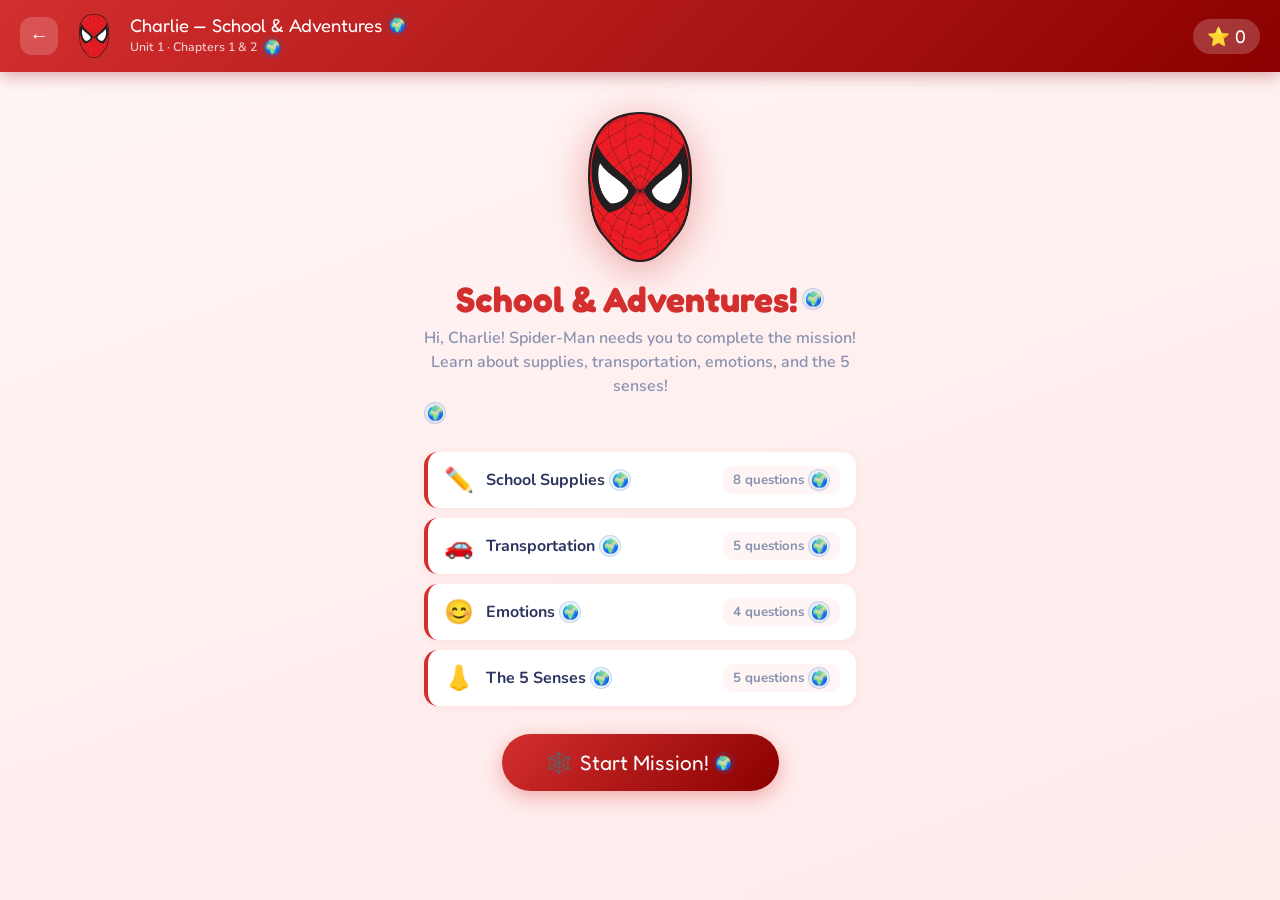
==== commit c424991e: "Redesign translations to use globe icon and add translation feature to Charlie's Unit 1" ====
--- a/games/charlie-unit1/index.html
+++ b/games/charlie-unit1/index.html
@@ -5,8 +5,8 @@
   <meta charset="UTF-8">
   <meta name="viewport" content="width=device-width, initial-scale=1.0">
   <title>🕷️ Charlie – Escola & Aventuras</title>
-  <link rel="stylesheet" href="../../lib/eduplay.css">
-  <link rel="stylesheet" href="../../lib/themes.css">
+  <link rel="stylesheet" href="../../lib/eduplay.css?v=3">
+  <link rel="stylesheet" href="../../lib/themes.css?v=3">
   <style>
     body {
       min-height: 100vh;
@@ -477,8 +477,8 @@
       <img src="../../assets/homem%20aranha.png" alt="Spider-Man" style="width:44px;height:44px;object-fit:contain;">
     </div>
     <div class="topbar-info">
-      <div class="topbar-title">Charlie — Escola & Aventuras</div>
-      <div class="topbar-sub">Unit 1 · Chapters 1 & 2</div>
+      <div class="topbar-title" data-pt="Charlie — Escola & Aventuras">Charlie — School & Adventures</div>
+      <div class="topbar-sub" data-pt="Unidade 1 · Capítulos 1 & 2">Unit 1 · Chapters 1 & 2</div>
     </div>
     <div class="topbar-score">⭐ <span id="score-display">0</span></div>
   </div>
@@ -487,20 +487,15 @@
   <div id="screen-start" class="screen active">
     <div class="start-screen">
       <img src="../../assets/homem%20aranha.png" alt="Spider-Man" class="start-hero" style="width:150px;height:150px;object-fit:contain;">
-      <h1 class="start-title">Escola & Aventuras!</h1>
-      <p class="start-desc">Oi, Charlie! O Homem-Aranha precisa de você para completar a missão! Aprenda os materiais,
-        transportes, emoções e os 5 sentidos!</p>
+      <h1 class="start-title" data-pt="Escola & Aventuras!">School & Adventures!</h1>
+      <p class="start-desc" data-pt="Oi, Charlie! O Homem-Aranha precisa de você para completar a missão! Aprenda os materiais, transportes, emoções e os 5 sentidos!">Hi, Charlie! Spider-Man needs you to complete the mission! Learn about supplies, transportation, emotions, and the 5 senses!</p>
       <div class="sections-preview">
-        <div class="sec-item"><span style="font-size:1.5rem">✏️</span> Materiais Escolares <span class="si-count">8
-            perguntas</span></div>
-        <div class="sec-item"><span style="font-size:1.5rem">🚗</span> Meios de Transporte <span class="si-count">5
-            perguntas</span></div>
-        <div class="sec-item"><span style="font-size:1.5rem">😊</span> Emoções <span class="si-count">4 perguntas</span>
-        </div>
-        <div class="sec-item"><span style="font-size:1.5rem">👃</span> Os 5 Sentidos <span class="si-count">5
-            perguntas</span></div>
+        <div class="sec-item"><span style="font-size:1.5rem">✏️</span> <span data-pt="Materiais Escolares">School Supplies</span> <span class="si-count" data-pt="8 perguntas">8 questions</span></div>
+        <div class="sec-item"><span style="font-size:1.5rem">🚗</span> <span data-pt="Meios de Transporte">Transportation</span> <span class="si-count" data-pt="5 perguntas">5 questions</span></div>
+        <div class="sec-item"><span style="font-size:1.5rem">😊</span> <span data-pt="Emoções">Emotions</span> <span class="si-count" data-pt="4 perguntas">4 questions</span></div>
+        <div class="sec-item"><span style="font-size:1.5rem">👃</span> <span data-pt="Os 5 Sentidos">The 5 Senses</span> <span class="si-count" data-pt="5 perguntas">5 questions</span></div>
       </div>
-      <button class="start-btn" onclick="startGame()">🕸️ Começar a missão!</button>
+      <button class="start-btn" onclick="startGame()">🕸️ <span data-pt="Começar a missão!">Start Mission!</span></button>
     </div>
   </div>
 
@@ -508,11 +503,11 @@
   <div id="screen-quiz" class="screen">
     <div class="section-header">
       <span class="sec-emoji" id="sec-emoji">✏️</span>
-      <div class="sec-title" id="sec-title">Materiais Escolares</div>
-      <div class="sec-desc" id="sec-desc">Identifique os materiais!</div>
+      <div class="sec-title" id="sec-title" data-pt="Materiais Escolares">School Supplies</div>
+      <div class="sec-desc" id="sec-desc" data-pt="Identifique os materiais!">Identify the supplies!</div>
     </div>
     <div class="progress-wrap">
-      <div class="progress-label"><span id="prog-text">Pergunta 1 de 8</span><span id="prog-pct">0%</span></div>
+      <div class="progress-label"><span id="prog-text" data-pt="Pergunta 1 de 8">Question 1 of 8</span><span id="prog-pct">0%</span></div>
       <div class="ep-progress">
         <div class="ep-progress-fill" id="prog-fill" style="width:0%"></div>
       </div>
@@ -523,12 +518,12 @@
   <!-- REWARD -->
   <div id="screen-reward" class="screen">
     <div class="reward-screen">
-      <div class="reward-title" id="reward-title">🎉 Seção Completa!</div>
-      <div class="reward-desc" id="reward-desc">Arrasou! Hora de um mini-game!</div>
+      <div class="reward-title" id="reward-title" data-pt="🎉 Seção Completa!">🎉 Section Complete!</div>
+      <div class="reward-desc" id="reward-desc" data-pt="Arrasou! Hora de um mini-game!">Awesome! Time for a mini-game!</div>
       <div class="game-picker" id="game-picker"></div>
       <div class="game-instructions" id="game-instructions"></div>
       <div class="game-area ep-game-container" id="game-area"></div>
-      <button class="continue-btn" id="continue-btn" onclick="advanceSection()">Próxima Seção ▶</button>
+      <button class="continue-btn" id="continue-btn" onclick="advanceSection()"><span data-pt="Próxima Seção ▶">Next Section ▶</span></button>
     </div>
   </div>
 
@@ -543,68 +538,71 @@
         <line x1="100" y1="20" x2="20" y2="100" stroke="#800000" stroke-width="1.5" opacity="0.5" />
         <text x="60" y="75" text-anchor="middle" font-size="56" fill="#FFD700">🏆</text>
       </svg>
-      <h2 class="done-title">Missão cumprida, Charlie!</h2>
-      <p class="done-sub">Você completou a Unit 1! O Homem-Aranha ficaria orgulhoso! 🕸️</p>
+      <h2 class="done-title" data-pt="Missão cumprida, Charlie!">Mission accomplished, Charlie!</h2>
+      <p class="done-sub" data-pt="Você completou a Unit 1! O Homem-Aranha ficaria orgulhoso! 🕸️">You completed Unit 1! Spider-Man would be proud! 🕸️</p>
       <div class="done-stats">
-        <div class="stat-pill" id="stat-correct">0 <span>acertos</span></div>
-        <div class="stat-pill" id="stat-total">0 <span>tentativas</span></div>
-        <div class="stat-pill" id="stat-pct">0% <span>precisão</span></div>
+        <div class="stat-pill" id="stat-correct">0 <span data-pt="acertos">correct</span></div>
+        <div class="stat-pill" id="stat-total">0 <span data-pt="tentativas">attempts</span></div>
+        <div class="stat-pill" id="stat-pct">0% <span data-pt="precisão">accuracy</span></div>
       </div>
       <div class="ep-stars" id="done-stars" style="margin-bottom:28px;">
         <span class="ep-star">⭐</span><span class="ep-star">⭐</span><span class="ep-star">⭐</span>
       </div>
       <div style="display:flex;gap:12px;justify-content:center;flex-wrap:wrap;">
-        <button class="start-btn" style="font-size:1.1rem;padding:13px 30px;" onclick="restartGame()">🔄 Jogar
-          Novamente</button>
+        <button class="start-btn" style="font-size:1.1rem;padding:13px 30px;" onclick="restartGame()">🔄 <span data-pt="Jogar Novamente">Play Again</span></button>
         <a href="../../index.html" class="start-btn"
-          style="font-size:1.1rem;padding:13px 30px;background:linear-gradient(135deg,#1565c0,#0d47a1);">🏠 Menu</a>
+          style="font-size:1.1rem;padding:13px 30px;background:linear-gradient(135deg,#1565c0,#0d47a1);">🏠 <span data-pt="Menu">Menu</span></a>
       </div>
     </div>
   </div>
 
-  <script src="../../lib/eduplay.js"></script>
-  <script src="../../lib/reward-games.js"></script>
-  <script src="../../lib/games/snake.js"></script>
-  <script src="../../lib/games/tetris.js"></script>
-  <script src="../../lib/games/tictactoe.js"></script>
+  <script src="../../lib/eduplay.js?v=3"></script>
+  <script src="../../lib/reward-games.js?v=3"></script>
+  <script src="../../lib/games/snake.js?v=3"></script>
+  <script src="../../lib/games/tetris.js?v=3"></script>
+  <script src="../../lib/games/tictactoe.js?v=3"></script>
+  <script src="../../lib/games/builder.js?v=3"></script>
   <script>
+    EduPlay.Translation.init();
+    const t = EduPlay.Translation.t.bind(EduPlay.Translation);
+
     const SECTIONS = [
       {
         id: 'school-supplies', title: 'Materiais Escolares', desc: 'Qual é o nome desse material?', emoji: '✏️', questions: [
-          { id: 'ss1', type: 'multiple', text: 'O que é isso?', questionEmoji: '✏️', audio: 'pencil', options: [{ id: 'a', label: 'Pencil', emoji: '✏️', correct: true }, { id: 'b', label: 'Pen', emoji: '🖊️', correct: false }, { id: 'c', label: 'Eraser', emoji: '🧹', correct: false }, { id: 'd', label: 'Book', emoji: '📘', correct: false }] },
-          { id: 'ss2', type: 'multiple', text: 'Como se chama?', questionEmoji: '🖊️', audio: 'pen', options: [{ id: 'a', label: 'Pencil', emoji: '✏️', correct: false }, { id: 'b', label: 'Pen', emoji: '🖊️', correct: true }, { id: 'c', label: 'Notebook', emoji: '📓', correct: false }, { id: 'd', label: 'Eraser', emoji: '🧹', correct: false }] },
-          { id: 'ss3', type: 'multiple', text: 'O que é isso?', questionEmoji: '🧹', audio: 'eraser', options: [{ id: 'a', label: 'Pencil Sharpener', emoji: '🔧', correct: false }, { id: 'b', label: 'Book', emoji: '📘', correct: false }, { id: 'c', label: 'Eraser', emoji: '🧹', correct: true }, { id: 'd', label: 'Pen', emoji: '🖊️', correct: false }] },
-          { id: 'ss4', type: 'multiple', text: 'Como se chama?', questionEmoji: '🔧', audio: 'pencil sharpener', options: [{ id: 'a', label: 'Pencil Sharpener', emoji: '🔧', correct: true }, { id: 'b', label: 'Colored Pencil', emoji: '🖍️', correct: false }, { id: 'c', label: 'Eraser', emoji: '🧹', correct: false }, { id: 'd', label: 'School Bag', emoji: '🎒', correct: false }] },
-          { id: 'ss5', type: 'multiple', text: 'O que é isso?', questionEmoji: '🖍️', audio: 'colored pencil', options: [{ id: 'a', label: 'Pen', emoji: '🖊️', correct: false }, { id: 'b', label: 'Colored Pencil', emoji: '🖍️', correct: true }, { id: 'c', label: 'Pencil', emoji: '✏️', correct: false }, { id: 'd', label: 'Notebook', emoji: '📓', correct: false }] },
-          { id: 'ss6', type: 'multiple', text: 'O que é isso?', questionEmoji: '📘', audio: 'book', options: [{ id: 'a', label: 'Notebook', emoji: '📓', correct: false }, { id: 'b', label: 'School Bag', emoji: '🎒', correct: false }, { id: 'c', label: 'Book', emoji: '📘', correct: true }, { id: 'd', label: 'Eraser', emoji: '🧹', correct: false }] },
-          { id: 'ss7', type: 'multiple', text: 'O que é isso?', questionEmoji: '📓', audio: 'notebook', options: [{ id: 'a', label: 'Book', emoji: '📘', correct: false }, { id: 'b', label: 'Notebook', emoji: '📓', correct: true }, { id: 'c', label: 'Pen', emoji: '🖊️', correct: false }, { id: 'd', label: 'Colored Pencil', emoji: '🖍️', correct: false }] },
-          { id: 'ss8', type: 'multiple', text: 'O que é isso?', questionEmoji: '🎒', audio: 'school bag', options: [{ id: 'a', label: 'Book', emoji: '📘', correct: false }, { id: 'b', label: 'Notebook', emoji: '📓', correct: false }, { id: 'c', label: 'Pencil Sharpener', emoji: '🔧', correct: false }, { id: 'd', label: 'School Bag', emoji: '🎒', correct: true }] },
+          { id: 'ss1', type: 'multiple', text: 'O que é isso?', questionEmoji: '✏️', audio: 'pencil', options: [{ id: 'a', label: t('Pencil', 'Lápis'), emoji: '✏️', correct: true }, { id: 'b', label: t('Pen', 'Caneta'), emoji: '🖊️', correct: false }, { id: 'c', label: t('Eraser', 'Borracha'), emoji: '🧹', correct: false }, { id: 'd', label: t('Book', 'Livro'), emoji: '📘', correct: false }] },
+          { id: 'ss2', type: 'multiple', text: 'Como se chama?', questionEmoji: '🖊️', audio: 'pen', options: [{ id: 'a', label: t('Pencil', 'Lápis'), emoji: '✏️', correct: false }, { id: 'b', label: t('Pen', 'Caneta'), emoji: '🖊️', correct: true }, { id: 'c', label: t('Notebook', 'Caderno'), emoji: '📓', correct: false }, { id: 'd', label: t('Eraser', 'Borracha'), emoji: '🧹', correct: false }] },
+          { id: 'ss3', type: 'multiple', text: 'O que é isso?', questionEmoji: '🧹', audio: 'eraser', options: [{ id: 'a', label: t('Pencil Sharpener', 'Apontador'), emoji: '🔧', correct: false }, { id: 'b', label: t('Book', 'Livro'), emoji: '📘', correct: false }, { id: 'c', label: t('Eraser', 'Borracha'), emoji: '🧹', correct: true }, { id: 'd', label: t('Pen', 'Caneta'), emoji: '🖊️', correct: false }] },
+          { id: 'ss4', type: 'multiple', text: 'Como se chama?', questionEmoji: '🔧', audio: 'pencil sharpener', options: [{ id: 'a', label: t('Pencil Sharpener', 'Apontador'), emoji: '🔧', correct: true }, { id: 'b', label: t('Colored Pencil', 'Lápis de Cor'), emoji: '🖍️', correct: false }, { id: 'c', label: t('Eraser', 'Borracha'), emoji: '🧹', correct: false }, { id: 'd', label: t('School Bag', 'Mochila'), emoji: '🎒', correct: false }] },
+          { id: 'ss5', type: 'multiple', text: 'O que é isso?', questionEmoji: '🖍️', audio: 'colored pencil', options: [{ id: 'a', label: t('Pen', 'Caneta'), emoji: '🖊️', correct: false }, { id: 'b', label: t('Colored Pencil', 'Lápis de Cor'), emoji: '🖍️', correct: true }, { id: 'c', label: t('Pencil', 'Lápis'), emoji: '✏️', correct: false }, { id: 'd', label: t('Notebook', 'Caderno'), emoji: '📓', correct: false }] },
+          { id: 'ss6', type: 'multiple', text: 'O que é isso?', questionEmoji: '📘', audio: 'book', options: [{ id: 'a', label: t('Notebook', 'Caderno'), emoji: '📓', correct: false }, { id: 'b', label: t('School Bag', 'Mochila'), emoji: '🎒', correct: false }, { id: 'c', label: t('Book', 'Livro'), emoji: '📘', correct: true }, { id: 'd', label: t('Eraser', 'Borracha'), emoji: '🧹', correct: false }] },
+          { id: 'ss7', type: 'multiple', text: 'O que é isso?', questionEmoji: '📓', audio: 'notebook', options: [{ id: 'a', label: t('Book', 'Livro'), emoji: '📘', correct: false }, { id: 'b', label: t('Notebook', 'Caderno'), emoji: '📓', correct: true }, { id: 'c', label: t('Pen', 'Caneta'), emoji: '🖊️', correct: false }, { id: 'd', label: t('Colored Pencil', 'Lápis de Cor'), emoji: '🖍️', correct: false }] },
+          { id: 'ss8', type: 'multiple', text: 'O que é isso?', questionEmoji: '🎒', audio: 'school bag', options: [{ id: 'a', label: t('Book', 'Livro'), emoji: '📘', correct: false }, { id: 'b', label: t('Notebook', 'Caderno'), emoji: '📓', correct: false }, { id: 'c', label: t('Pencil Sharpener', 'Apontador'), emoji: '🔧', correct: false }, { id: 'd', label: t('School Bag', 'Mochila'), emoji: '🎒', correct: true }] },
         ]
       },
       {
         id: 'transport', title: 'Meios de Transporte', desc: 'Como as pessoas chegam na escola?', emoji: '🚗', questions: [
-          { id: 'tr1', type: 'multiple', text: 'O que é isso?', questionEmoji: '🚲', audio: 'bike', options: [{ id: 'a', label: 'Bike', emoji: '🚲', correct: true }, { id: 'b', label: 'Car', emoji: '🚗', correct: false }, { id: 'c', label: 'Van', emoji: '🚐', correct: false }, { id: 'd', label: 'Motorbike', emoji: '🛵', correct: false }] },
-          { id: 'tr2', type: 'multiple', text: 'O que é isso?', questionEmoji: '🛵', audio: 'motorbike', options: [{ id: 'a', label: 'Bike', emoji: '🚲', correct: false }, { id: 'b', label: 'Motorbike', emoji: '🛵', correct: true }, { id: 'c', label: 'Car', emoji: '🚗', correct: false }, { id: 'd', label: 'Van', emoji: '🚐', correct: false }] },
-          { id: 'tr3', type: 'multiple', text: 'O que é isso?', questionEmoji: '🚗', audio: 'car', options: [{ id: 'a', label: 'Van', emoji: '🚐', correct: false }, { id: 'b', label: 'Motorbike', emoji: '🛵', correct: false }, { id: 'c', label: 'Car', emoji: '🚗', correct: true }, { id: 'd', label: 'Bike', emoji: '🚲', correct: false }] },
-          { id: 'tr4', type: 'multiple', text: 'O que é isso?', questionEmoji: '🚐', audio: 'van', options: [{ id: 'a', label: 'Car', emoji: '🚗', correct: false }, { id: 'b', label: 'Van', emoji: '🚐', correct: true }, { id: 'c', label: 'Bike', emoji: '🚲', correct: false }, { id: 'd', label: 'Motorbike', emoji: '🛵', correct: false }] },
-          { id: 'tr5', type: 'multiple', text: 'Ben vai à escola como?', questionEmoji: '🚗', audio: 'I go to school by car', hint: '"I go to school by car." — Como Ben vai à escola?', hintAudio: 'I go to school by car', options: [{ id: 'a', label: 'On Foot', emoji: '🚶', correct: false }, { id: 'b', label: 'By Bike', emoji: '🚲', correct: false }, { id: 'c', label: 'By Car', emoji: '🚗', correct: true }, { id: 'd', label: 'By Van', emoji: '🚐', correct: false }] },
+          { id: 'tr1', type: 'multiple', text: 'O que é isso?', questionEmoji: '🚲', audio: 'bike', options: [{ id: 'a', label: t('Bike', 'Bicicleta'), emoji: '🚲', correct: true }, { id: 'b', label: t('Car', 'Carro'), emoji: '🚗', correct: false }, { id: 'c', label: t('Van', 'Van'), emoji: '🚐', correct: false }, { id: 'd', label: t('Motorbike', 'Moto'), emoji: '🛵', correct: false }] },
+          { id: 'tr2', type: 'multiple', text: 'O que é isso?', questionEmoji: '🛵', audio: 'motorbike', options: [{ id: 'a', label: t('Bike', 'Bicicleta'), emoji: '🚲', correct: false }, { id: 'b', label: t('Motorbike', 'Moto'), emoji: '🛵', correct: true }, { id: 'c', label: t('Car', 'Carro'), emoji: '🚗', correct: false }, { id: 'd', label: t('Van', 'Van'), emoji: '🚐', correct: false }] },
+          { id: 'tr3', type: 'multiple', text: 'O que é isso?', questionEmoji: '🚗', audio: 'car', options: [{ id: 'a', label: t('Van', 'Van'), emoji: '🚐', correct: false }, { id: 'b', label: t('Motorbike', 'Moto'), emoji: '🛵', correct: false }, { id: 'c', label: t('Car', 'Carro'), emoji: '🚗', correct: true }, { id: 'd', label: t('Bike', 'Bicicleta'), emoji: '🚲', correct: false }] },
+          { id: 'tr4', type: 'multiple', text: 'O que é isso?', questionEmoji: '🚐', audio: 'van', options: [{ id: 'a', label: t('Car', 'Carro'), emoji: '🚗', correct: false }, { id: 'b', label: t('Van', 'Van'), emoji: '🚐', correct: true }, { id: 'c', label: t('Bike', 'Bicicleta'), emoji: '🚲', correct: false }, { id: 'd', label: t('Motorbike', 'Moto'), emoji: '🛵', correct: false }] },
+          { id: 'tr5', type: 'multiple', text: 'Ben vai à escola como?', questionEmoji: '🚗', audio: 'I go to school by car', hint: '"I go to school by car." — Como Ben vai à escola?', hintAudio: 'I go to school by car', options: [{ id: 'a', label: t('On Foot', 'A pé'), emoji: '🚶', correct: false }, { id: 'b', label: t('By Bike', 'De Bicicleta'), emoji: '🚲', correct: false }, { id: 'c', label: t('By Car', 'De Carro'), emoji: '🚗', correct: true }, { id: 'd', label: t('By Van', 'De Van'), emoji: '🚐', correct: false }] },
         ]
       },
       {
         id: 'emotions', title: 'Emoções', desc: 'Como você está se sentindo?', emoji: '😊', questions: [
-          { id: 'em1', type: 'multiple', text: 'Como eles estão?', questionEmoji: '😢', audio: 'they are sad', options: [{ id: 'a', label: 'They are happy', emoji: '😄', correct: false }, { id: 'b', label: 'They are sad', emoji: '😢', correct: true }, { id: 'c', label: 'They are angry', emoji: '😠', correct: false }, { id: 'd', label: 'They are afraid', emoji: '😨', correct: false }] },
-          { id: 'em2', type: 'multiple', text: 'Como eles estão?', questionEmoji: '😠', audio: 'they are angry', options: [{ id: 'a', label: 'They are afraid', emoji: '😨', correct: false }, { id: 'b', label: 'They are sad', emoji: '😢', correct: false }, { id: 'c', label: 'They are angry', emoji: '😠', correct: true }, { id: 'd', label: 'They are happy', emoji: '😄', correct: false }] },
-          { id: 'em3', type: 'multiple', text: 'Como eles estão?', questionEmoji: '😨', audio: 'they are afraid', options: [{ id: 'a', label: 'They are happy', emoji: '😄', correct: false }, { id: 'b', label: 'They are angry', emoji: '😠', correct: false }, { id: 'c', label: 'They are sad', emoji: '😢', correct: false }, { id: 'd', label: 'They are afraid', emoji: '😨', correct: true }] },
-          { id: 'em4', type: 'multiple', text: 'Como eles estão?', questionEmoji: '😄', audio: 'they are happy', options: [{ id: 'a', label: 'They are happy', emoji: '😄', correct: true }, { id: 'b', label: 'They are sad', emoji: '😢', correct: false }, { id: 'c', label: 'They are angry', emoji: '😠', correct: false }, { id: 'd', label: 'They are afraid', emoji: '😨', correct: false }] },
+          { id: 'em1', type: 'multiple', text: 'Como eles estão?', questionEmoji: '😢', audio: 'they are sad', options: [{ id: 'a', label: t('They are happy', 'Eles estão felizes'), emoji: '😄', correct: false }, { id: 'b', label: t('They are sad', 'Eles estão tristes'), emoji: '😢', correct: true }, { id: 'c', label: t('They are angry', 'Eles estão bravos'), emoji: '😠', correct: false }, { id: 'd', label: t('They are afraid', 'Eles estão com medo'), emoji: '😨', correct: false }] },
+          { id: 'em2', type: 'multiple', text: 'Como eles estão?', questionEmoji: '😠', audio: 'they are angry', options: [{ id: 'a', label: t('They are afraid', 'Eles estão com medo'), emoji: '😨', correct: false }, { id: 'b', label: t('They are sad', 'Eles estão tristes'), emoji: '😢', correct: false }, { id: 'c', label: t('They are angry', 'Eles estão bravos'), emoji: '😠', correct: true }, { id: 'd', label: t('They are happy', 'Eles estão felizes'), emoji: '😄', correct: false }] },
+          { id: 'em3', type: 'multiple', text: 'Como eles estão?', questionEmoji: '😨', audio: 'they are afraid', options: [{ id: 'a', label: t('They are happy', 'Eles estão felizes'), emoji: '😄', correct: false }, { id: 'b', label: t('They are angry', 'Eles estão bravos'), emoji: '😠', correct: false }, { id: 'c', label: t('They are sad', 'Eles estão tristes'), emoji: '😢', correct: false }, { id: 'd', label: t('They are afraid', 'Eles estão com medo'), emoji: '😨', correct: true }] },
+          { id: 'em4', type: 'multiple', text: 'Como eles estão?', questionEmoji: '😄', audio: 'they are happy', options: [{ id: 'a', label: t('They are happy', 'Eles estão felizes'), emoji: '😄', correct: true }, { id: 'b', label: t('They are sad', 'Eles estão tristes'), emoji: '😢', correct: false }, { id: 'c', label: t('They are angry', 'Eles estão bravos'), emoji: '😠', correct: false }, { id: 'd', label: t('They are afraid', 'Eles estão com medo'), emoji: '😨', correct: false }] },
         ]
       },
       {
         id: 'senses', title: 'Os 5 Sentidos', desc: 'Qual sentido usamos?', emoji: '👃', questions: [
-          { id: 'se1', type: 'multiple', text: 'Qual sentido usamos para cheirar?', questionEmoji: '👃', audio: 'smell', options: [{ id: 'a', label: 'Sight', emoji: '👁️', correct: false }, { id: 'b', label: 'Smell', emoji: '👃', correct: true }, { id: 'c', label: 'Touch', emoji: '✋', correct: false }, { id: 'd', label: 'Taste', emoji: '👅', correct: false }] },
-          { id: 'se2', type: 'multiple', text: 'Qual sentido usamos para ouvir?', questionEmoji: '👂', audio: 'hearing', options: [{ id: 'a', label: 'Taste', emoji: '👅', correct: false }, { id: 'b', label: 'Sight', emoji: '👁️', correct: false }, { id: 'c', label: 'Hearing', emoji: '👂', correct: true }, { id: 'd', label: 'Touch', emoji: '✋', correct: false }] },
-          { id: 'se3', type: 'multiple', text: 'Qual sentido usamos para ver?', questionEmoji: '👁️', audio: 'sight', options: [{ id: 'a', label: 'Sight', emoji: '👁️', correct: true }, { id: 'b', label: 'Smell', emoji: '👃', correct: false }, { id: 'c', label: 'Hearing', emoji: '👂', correct: false }, { id: 'd', label: 'Taste', emoji: '👅', correct: false }] },
-          { id: 'se4', type: 'multiple', text: 'Qual sentido usamos para provar?', questionEmoji: '👅', audio: 'taste', options: [{ id: 'a', label: 'Touch', emoji: '✋', correct: false }, { id: 'b', label: 'Smell', emoji: '👃', correct: false }, { id: 'c', label: 'Sight', emoji: '👁️', correct: false }, { id: 'd', label: 'Taste', emoji: '👅', correct: true }] },
-          { id: 'se5', type: 'multiple', text: 'Qual sentido usamos para tocar?', questionEmoji: '✋', audio: 'touch', options: [{ id: 'a', label: 'Touch', emoji: '✋', correct: true }, { id: 'b', label: 'Smell', emoji: '👃', correct: false }, { id: 'c', label: 'Hearing', emoji: '👂', correct: false }, { id: 'd', label: 'Sight', emoji: '👁️', correct: false }] },
+          { id: 'se1', type: 'multiple', text: 'Qual sentido usamos para cheirar?', questionEmoji: '👃', audio: 'smell', options: [{ id: 'a', label: t('Sight', 'Visão'), emoji: '👁️', correct: false }, { id: 'b', label: t('Smell', 'Olfato'), emoji: '👃', correct: true }, { id: 'c', label: t('Touch', 'Tato'), emoji: '✋', correct: false }, { id: 'd', label: t('Taste', 'Paladar'), emoji: '👅', correct: false }] },
+          { id: 'se2', type: 'multiple', text: 'Qual sentido usamos para ouvir?', questionEmoji: '👂', audio: 'hearing', options: [{ id: 'a', label: t('Taste', 'Paladar'), emoji: '👅', correct: false }, { id: 'b', label: t('Sight', 'Visão'), emoji: '👁️', correct: false }, { id: 'c', label: t('Hearing', 'Audição'), emoji: '👂', correct: true }, { id: 'd', label: t('Touch', 'Tato'), emoji: '✋', correct: false }] },
+          { id: 'se3', type: 'multiple', text: 'Qual sentido usamos para ver?', questionEmoji: '👁️', audio: 'sight', options: [{ id: 'a', label: t('Sight', 'Visão'), emoji: '👁️', correct: true }, { id: 'b', label: t('Smell', 'Olfato'), emoji: '👃', correct: false }, { id: 'c', label: t('Hearing', 'Audição'), emoji: '👂', correct: false }, { id: 'd', label: t('Taste', 'Paladar'), emoji: '👅', correct: false }] },
+          { id: 'se4', type: 'multiple', text: 'Qual sentido usamos para provar?', questionEmoji: '👅', audio: 'taste', options: [{ id: 'a', label: t('Touch', 'Tato'), emoji: '✋', correct: false }, { id: 'b', label: t('Smell', 'Olfato'), emoji: '👃', correct: false }, { id: 'c', label: t('Sight', 'Visão'), emoji: '👁️', correct: false }, { id: 'd', label: t('Taste', 'Paladar'), emoji: '👅', correct: true }] },
+          { id: 'se5', type: 'multiple', text: 'Qual sentido usamos para tocar?', questionEmoji: '✋', audio: 'touch', options: [{ id: 'a', label: t('Touch', 'Tato'), emoji: '✋', correct: true }, { id: 'b', label: t('Smell', 'Olfato'), emoji: '👃', correct: false }, { id: 'c', label: t('Hearing', 'Audição'), emoji: '👂', correct: false }, { id: 'd', label: t('Sight', 'Visão'), emoji: '👁️', correct: false }] },
         ]
       },
     ];
@@ -628,7 +626,9 @@
       document.getElementById('sec-desc').textContent = sec.desc;
       const { done, total } = engine.sectionProgress();
       const pct = total > 0 ? Math.round(done / total * 100) : 0;
-      document.getElementById('prog-text').textContent = `Pergunta ${done + 1} de ${total}`;
+      const textPergunta = t('Question', 'Pergunta');
+      const textDe = t('of', 'de');
+      document.getElementById('prog-text').innerHTML = `${textPergunta} ${done + 1} ${textDe} ${total}`;
       document.getElementById('prog-pct').textContent = pct + '%';
       document.getElementById('prog-fill').style.width = pct + '%';
 
@@ -638,11 +638,11 @@
       const card = document.createElement('div'); card.className = 'q-card';
 
       const lbl = document.createElement('div'); lbl.className = 'q-label';
-      lbl.innerHTML = '<span>🕸️ Pergunta</span>';
-      if (isRepeat) lbl.innerHTML += '<span class="q-repeat-badge">🔁 Repetição</span>';
+      lbl.innerHTML = `<span>🕸️ ${t('Question', 'Pergunta')}</span>`;
+      if (isRepeat) lbl.innerHTML += `<span class="q-repeat-badge">🔁 ${t('Repeat', 'Repetição')}</span>`;
       card.appendChild(lbl);
 
-      if (isRepeat) { const n = document.createElement('div'); n.style.cssText = 'text-align:center;margin-bottom:8px;font-size:.85rem;color:#9a6700;font-weight:700;background:#fffbea;border-radius:8px;padding:5px 10px;'; n.textContent = '⚠️ Erramos essa — tenta de novo!'; card.appendChild(n); }
+      if (isRepeat) { const n = document.createElement('div'); n.style.cssText = 'text-align:center;margin-bottom:8px;font-size:.85rem;color:#9a6700;font-weight:700;background:#fffbea;border-radius:8px;padding:5px 10px;'; n.innerHTML = `⚠️ ${t('We missed this one — try again!', 'Erramos essa — tenta de novo!')}`; card.appendChild(n); }
 
       const qt = document.createElement('div'); qt.className = 'q-text';
       if (q.questionEmoji) { const em = document.createElement('span'); em.style.fontSize = '2.2rem'; em.textContent = q.questionEmoji; qt.appendChild(em); }
@@ -671,13 +671,13 @@
       if (correct) {
         btn.classList.add('correct');
         totalScore += 10; document.getElementById('score-display').textContent = totalScore;
-        EduPlay.UI.feedback(document.body, true, '✅ Correto!');
+        EduPlay.UI.feedback(document.body, true, `✅ ${t('Correct!', 'Correto!')}`);
         EduPlay.UI.confetti(document.body, 45);
         EduPlay.TTS.speak('Correct! Great job!', 'en-US');
       } else {
         btn.classList.add('wrong');
         grid.querySelectorAll('.option-btn').forEach(b => { const lbl = b.querySelector('span:nth-child(2)')?.textContent; if (q.options.find(o => o.label === lbl)?.correct) b.classList.add('correct'); });
-        EduPlay.UI.feedback(document.body, false, '❌ Tente de novo!');
+        EduPlay.UI.feedback(document.body, false, `❌ ${t('Try again!', 'Tente de novo!')}`);
         EduPlay.TTS.speak('Try again!', 'en-US');
       }
       engine.answer(q.id, correct);
@@ -689,8 +689,10 @@
       const secIdx = engine._pendingNext !== undefined ? engine._pendingNext - 1 : engine.currentSection;
       const sec = SECTIONS[secIdx] || SECTIONS[engine.currentSection];
       const next = SECTIONS[engine._pendingNext];
-      document.getElementById('reward-title').textContent = `🎉 "${sec.title}" completo!`;
-      document.getElementById('reward-desc').textContent = next ? `Arrasou! Hora de um mini-game! Depois: "${next.title}"!` : 'Incrível! Último mini-game!';
+      document.getElementById('reward-title').innerHTML = `🎉 "${sec.title}" ${t('complete!', 'completo!')}`;
+      document.getElementById('reward-desc').innerHTML = next 
+        ? `${t('Awesome! Time for a mini-game! Up next:', 'Arrasou! Hora de um mini-game! Depois:')} "${next.title}"!` 
+        : t('Incredible! Last mini-game!', 'Incrível! Último mini-game!');
       // Sorteia um jogo aleatório a cada recompensa
       const randomList = [...RewardGames.list].sort(() => Math.random() - .5);
       selectedGameType = randomList[0];
